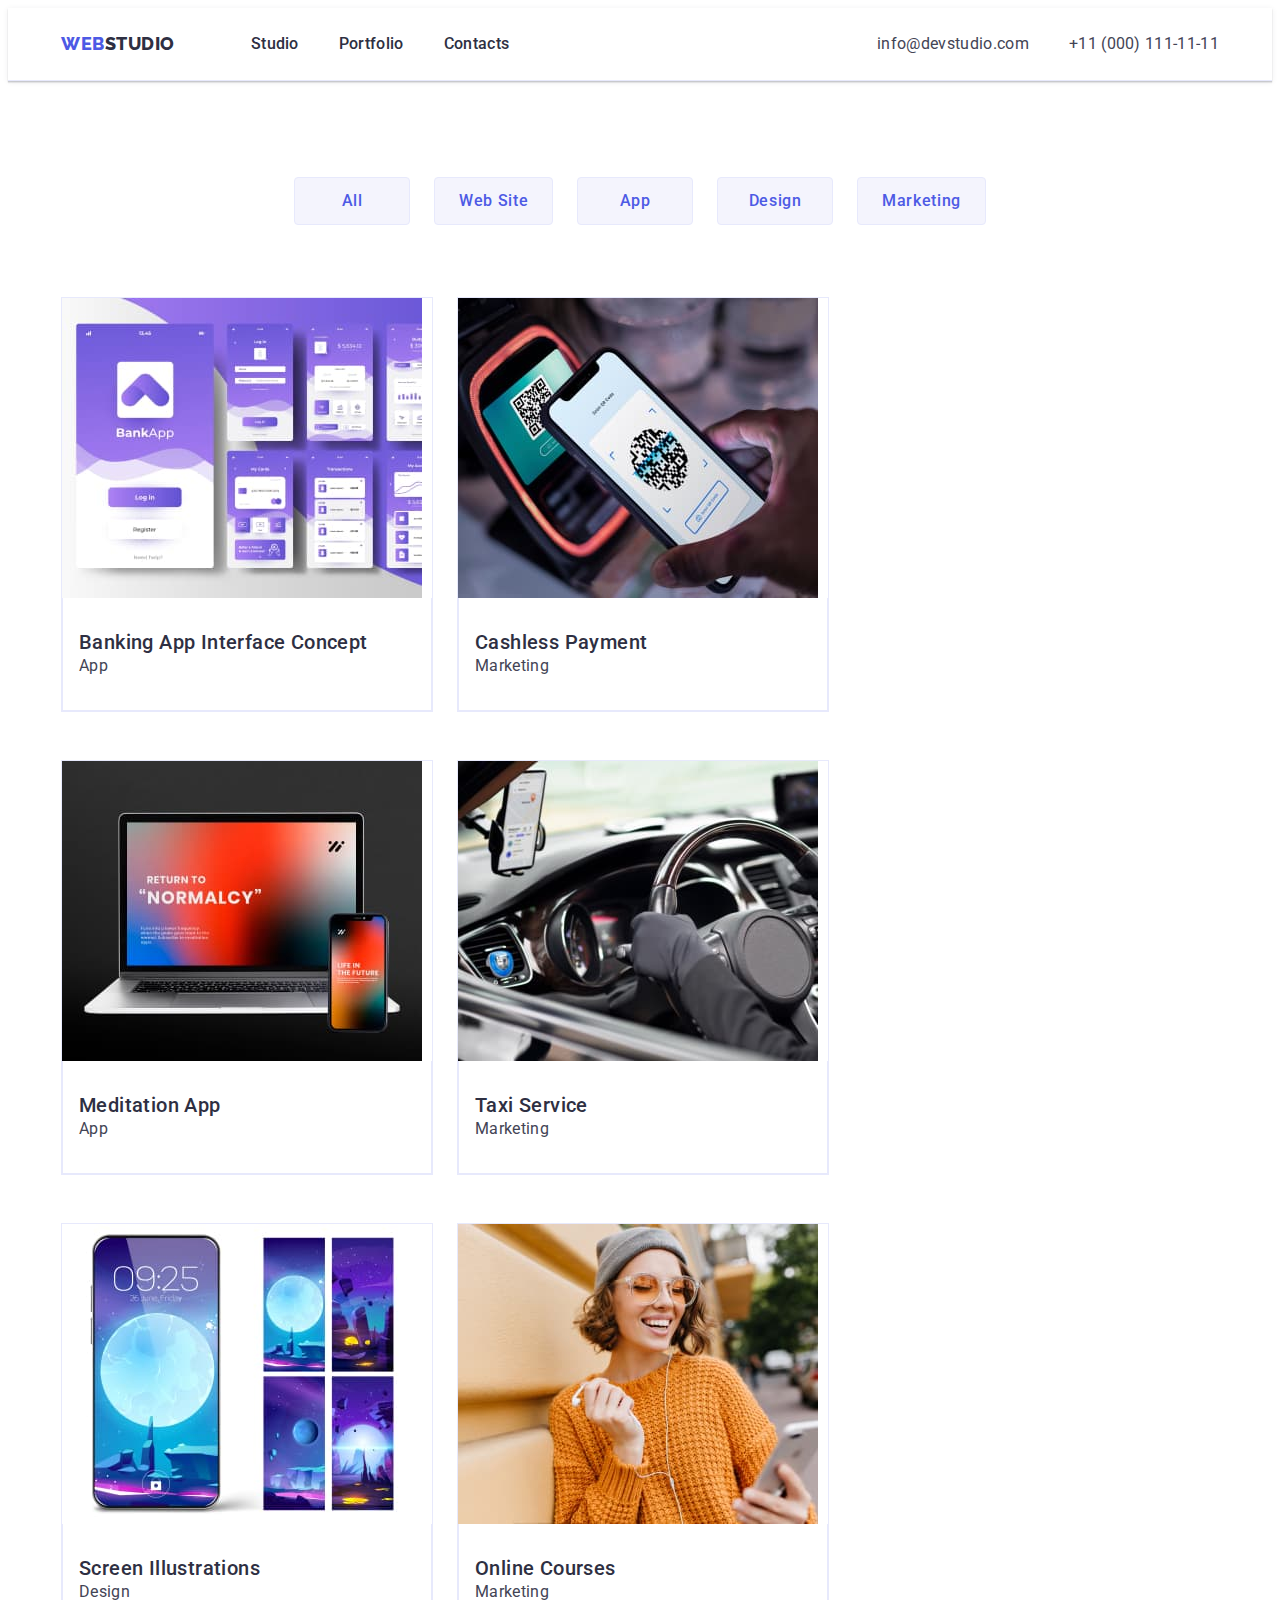
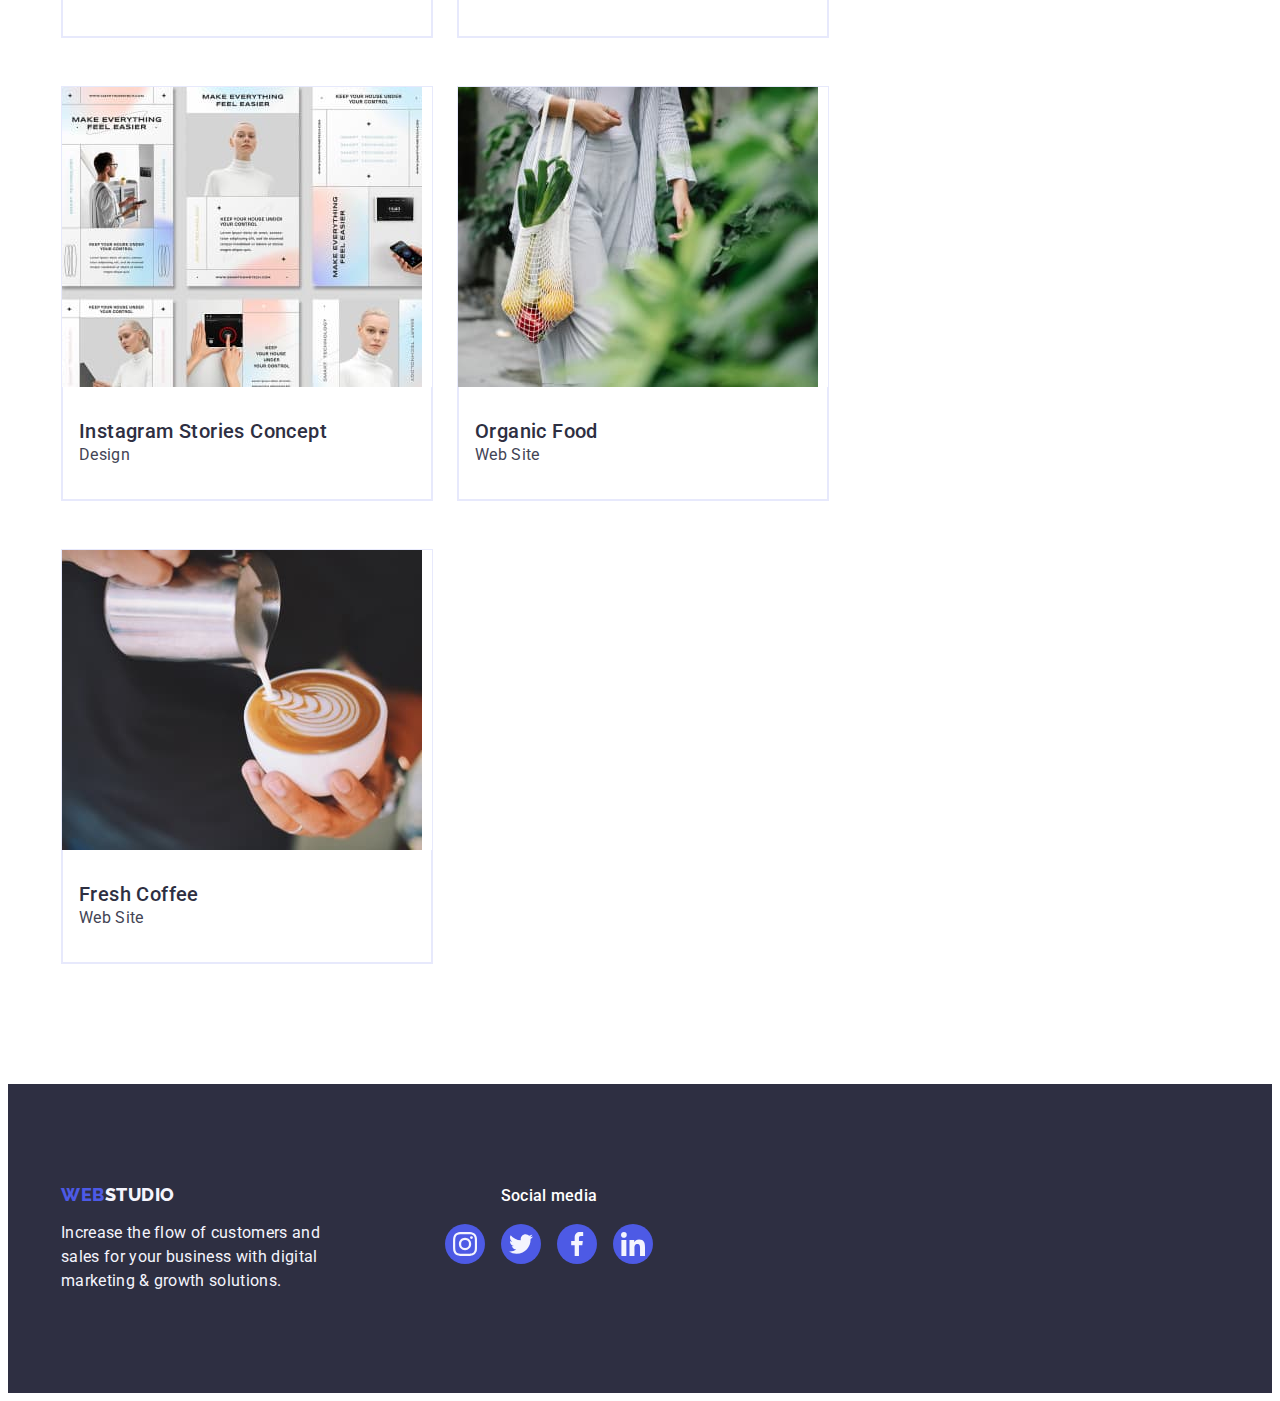
==== portfolio.html @ 3fba1e64 "Initial commit" ====
<!DOCTYPE html>
<html lang="en">
<head>
    <meta charset="UTF-8">
    <meta http-equiv="X-UA-Compatible" content="IE=edge">
    <meta name="viewport" content="width=device-width, initial-scale=1.0">
    <title>Studio</title>
    <link rel="preconnect" href="https://fonts.googleapis.com">
    <link rel="preconnect" href="https://fonts.gstatic.com" crossorigin>
    <link href="https://fonts.googleapis.com/css2?family=Raleway:wght@800&family=Roboto:wght@400;500;700;900&display=swap" rel="stylesheet">
    <link rel="stylesheet" href="https://cdnjs.cloudflare.com/ajax/libs/modern-normalize/2.0.0/modern-normalize.min.css" integrity="sha512-4xo8blKMVCiXpTaLzQSLSw3KFOVPWhm/TRtuPVc4WG6kUgjH6J03IBuG7JZPkcWMxJ5huwaBpOpnwYElP/m6wg==" crossorigin="anonymous" referrerpolicy="no-referrer">
    <link rel="stylesheet" href="./css/styles.css">
</head>
<body class="body">
<!--header-->
<header class="page-header">
    <div class="container header-cont">
    <nav class="page-navigation">
        <a href="./index.html" class="logo link">Web<span class="logo-studio">Studio</span></a>
    <ul class="menu-list list">
        <li class="menu-item">
            <a href="./index.html" class="link menu-link">Studio</a></li>
        <li class="menu-item">
            <a href="./portfolio.html" class="link menu-link">Portfolio</a></li>
        <li class="menu-item">
            <a class="link menu-link" href="">Contacts</a></li>
    </ul>
    </nav>
<!--address-->
    <address class="address-header">
    <ul class="list adr-header">
        <li class="address-mail-btn">
            <a class="link modal-button" href="mailto:info@devstudio.com">info@devstudio.com</a>
        </li>
        <li class="address-mail-btn">
            <a class="link modal-button" href="tel:+110001111111">+11 (000) 111-11-11</a>
        </li>
    </ul>
    </address>
    </div>
</header>  
<!-- Portfolio -->
<main>
    <section class="main-section">
        <div class="container">
        <h1 hidden>Portfolio</h1>
        <ul class="list-button list">
            <li>
                <button type="button" class="portfolio-btn">All</button>
            </li>
            <li>
                <button type="button" class="portfolio-btn">Web Site</button>
            </li>
            <li>
                <button type="button" class="portfolio-btn">App</button>
            </li>
            <li>
                <button type="button" class="portfolio-btn">Design</button>
            </li>
            <li>
                <button type="button" class="portfolio-btn">Marketing</button>
            </li>
        </ul>
        <ul class="portfolio-list list">
    <li class="portfolio-item">
        <a class="link link-block" href="">
            <img class="img-portfolio" src="./images/section1/banking.jpg" alt="Banking App" width="360" height="300">
            <div class="portfolio-photo">
                <h2 class="heading-title">Banking App Interface Concept</h2>
                <p class="subheading-title">App</p>
            </div>
        </a>
    </li>
    <li class="portfolio-item">
        <a class="link link-block" href="">
            <img class="img-portfolio" src="./images/section1/cashless-pay.jpg" alt="Cashless Payment" width="360" height="300">
            <div class="portfolio-photo">
                <h2 class="heading-title">Cashless Payment</h2>
                <p class="subheading-title">Marketing</p>
            </div> 
        </a>
    </li>
    <li class="portfolio-item">
        <a class="link link-block" href="">
            <img class="img-portfolio" src="./images/section1/meditation.jpg" alt="Meditation App" width="360" height="300">
            <div class="portfolio-photo">
                <h2 class="heading-title">Meditation App</h2>
                <p class="subheading-title">App</p>
            </div>
        </a>
        
    </li>
    <li class="portfolio-item">
        <a class="link link-block" href="">
            <img class="img-portfolio" src="./images/section2/taxi.jpg" alt="Taxi Service" width="360" height="300">
            <div class="portfolio-photo">
                <h2 class="heading-title">Taxi Service</h2>
                <p class="subheading-title">Marketing</p>
            </div>  
        </a>
    </li>
    <li class="portfolio-item">
        <a class="link link-block" href="">
            <img class="img-portfolio" src="./images/section2/screen-illustr.jpg" alt="Screen Illustrations" width="360" height="300">
            <div class="portfolio-photo">
                <h2 class="heading-title">Screen Illustrations</h2>
                <p class="subheading-title">Design</p>
            </div>
        </a>
    </li>
    <li class="portfolio-item">
        <a class="link link-block" href="">
            <img class="img-portfolio" src="./images/section2/cources.jpg" alt="Online Courses" width="360" height="300">
            <div class="portfolio-photo">
                <h2 class="heading-title">Online Courses</h2>
                <p class="subheading-title">Marketing</p>
            </div>
        </a>
    </li>
    <li class="portfolio-item">
        <a class="link link-block" href="">
            <img class="img-portfolio" src="./images/section3/inst-concept.jpg" alt="Instagram Stories Concept" width="360" height="300">
            <div class="portfolio-photo">
                <h2 class="heading-title">Instagram Stories Concept</h2>
                <p class="subheading-title">Design</p>
            </div>
        </a>
    </li>
    <li class="portfolio-item">
        <a class="link link-block" href="">
            <img class="img-portfolio" src="./images/section3/food.jpg" alt="Organic Food" width="360" height="300">
            <div class="portfolio-photo">
                <h2 class="heading-title">Organic Food</h2>
                <p class="subheading-title">Web Site</p>
            </div>
        </a>
    </li>
    <li class="portfolio-item">
        <a class="link link-block" href="">
            <img class="img-portfolio" src="./images/section3/cofee.jpg" alt="Fresh Coffee" width="360" height="300">
            <div class="portfolio-photo">
                <h2 class="heading-title">Fresh Coffee</h2>
                <p class="subheading-title">Web Site</p>
            </div>
        </a>
    </li>
</ul>
</div>
</section>
</main>
<!--Footer-->
<footer class="footer-line">
    <div class="container footer-container">
    <div class="foot-block">    
        <a href="./portfolio.html" 
        class="logo-foot link">Web<span class="logo-studio-footer">Studio</span></a>
    <p class="footer-tagline">Increase the flow of customers and sales for your business with digital marketing & growth solutions.</p>
    </div>
<div class="footer-cos">
    <p class="social-text">Social media</p>
<ul class="footer-cos-list list">
    <li class="foot-cos-item">
        <a href="" class="footer-links" 
        target="_blank" 
        rel="noopener no-referrer" 
        >
        <svg class="svg-foot" width="24" height="24">
            <use href="./images/icons.svg#icon-instagram"></use>
        </svg>
        </a>
    </li>
    <li class="foot-cos-item">
        <a href="" class="footer-links" 
        target="_blank" 
        rel="noopener no-referrer" 
        >
        <svg class="svg-foot" width="24" height="24">
            <use href="./images/icons.svg#icon-twitter"></use>
        </svg>
        </a>
    </li>
    <li class="foot-cos-item">
        <a href="" class="footer-links" 
        target="_blank" 
        rel="noopener no-referrer" 
        >
        <svg class="svg-foot" width="24" height="24">
            <use href="./images/icons.svg#icon-facebook"></use>
        </svg>
        </a>
    </li>
    <li class="foot-cos-item">
        <a href="" class="footer-links" 
        target="_blank" 
        rel="noopener no-referrer" 
        >
        <svg class="svg-foot" width="24" height="24">
            <use href="./images/icons.svg#icon-linkedin"></use>
        </svg>
        </a>
    </li>
</ul>
</div>
</div>
</footer>
</body>
</html>
---- css/styles.css ----
.list {
    list-style: none;
}

.link {
    text-decoration: none;
}

.address-header {
    font-style: normal;
    margin-left: auto;
}


.body {
    font-family: var(--font-family);
    background-color: var(--white);
    color: var(--button); 
}

p, h1, h2, h3 {
    margin: 0;
}

ul {
    margin: 0;
    padding: 0;
}

img {
    display: block;
}

:root {
--navy-blue: #2E2F42;
--white: #FFFFFF;
--hover: #404BBF;
--button: #434455;
--portfolio-btn: #F4F4FD;
--font-family:'Roboto',sans-serif; 
--iris:#4D5AE5;
--font-weith-low:400;
--font-weith-top:500;
--font-weith-logo:800;
--font-weith-text:700;
--font-size-logo:18px;
--font-size-btn:16px;
--customers-col:#8e8f99; 
}

.container {
    width: 1158px;
    padding-left: 15px;
    padding-right: 15px;
    margin: 0 auto;
}
/*===================HEADER======================*/


.header-cont {
    align-items: center;
    display: flex;
}

.page-navigation {
    align-items: center;
    display: flex;
}

    .logo {
    font-family: "Raleway", sans-serif;
    font-weight: 800;
    font-size: 18px;
    line-height: 1.17;
    letter-spacing: 0.03em;
    text-transform: uppercase;
    color: var(--iris);
    display: flex;
    align-items: center;
    margin-right: 76px;
    padding-top: 24px; 
    padding-bottom: 24px;
}

.logo-studio {
    font-family: "Raleway", sans-serif;
    font-weight: var(--font-weith-logo);
    font-size: var(--font-size-logo);
    line-height: 21px;
    display: flex;
    letter-spacing: 0.03em;
    text-transform: uppercase;
    color: var(--navy-blue); 
}

.menu-list {
display: flex; 
gap: 40px; 
}

.page-navigation {
    display: flex;

}

.menu-link {
    font-family: var(--font-family);
    font-weight: var(--font-weith-top);
    font-size: var(--font-size-btn);
    line-height: 1.50;
    letter-spacing: 0.02em;
    color: var(--navy-blue);
}
.menu-link {
    display: block;
    padding: 24px 0;
}

.menu-link:hover,
.menu-link:focus {
    color: var(--hover);
}

.last-link {
    margin-right: 0;

}
.page-header {
    border-bottom: 1px solid #E7E9FC;
    box-sizing: border-box;
    box-shadow: 0px 2px 1px rgba(46, 47, 66, 0.08), 0px 1px 1px rgba(46, 47, 66, 0.16), 0px 1px 6px rgba(46, 47, 66, 0.08);
}
/*===================/HEADER======================*/

/*===================ADDRESS======================*/
.modal-button {
    font-family: var(--font-family); 
    font-weight: var(--font-weith-low);
    font-size: var(--font-size-btn);
    line-height: 1.50;
    letter-spacing: 0.02em;
    color: var(--button);
    font-style: normal;
}
.modal-button:hover,
.modal-button:focus {
    color: var(--hover);
}

.modal-phone {
    font-family: var(--font-family); 
    font-weight: var(--font-weith-low);
    font-size: var(--font-size-btn);
    line-height: 1.50;
    letter-spacing: 0.02em;
    color: var(--button);
    font-style: normal;

}
.modal-phone:hover,
.modal-phone:focus {
    color: var(--hover);
}

.adr-header {
    display: flex;
    gap: 40px; 
}
/*===================/ADDRESS======================*/

/*===================HERO_Sec1==================*/

.hero-main {
    max-width: 1440px;
    margin: 0 auto;
    background-image: linear-gradient(rgba(46, 47, 66, 0.7), rgba(46, 47, 66, 0.7)), 
    url(../images/hero/people-office.jpg);
    background-repeat: no-repeat;
    background-position: center;
    background-size: cover;
}
.hero-bg {
    padding: 188px 0;

}
.hero-text {
    margin: 0 auto;
    font-family: var(--font-family); 
    font-size: 56px;
    line-height: 1.07; 
    text-align: center;
    letter-spacing: 0.02em;
    color: var(--white);
    margin-bottom: 48px;
    max-width: 496px;
}
.hero-button {
    border: none;
    margin: 0 auto;
    display: block;
    font-family: var(--font-family);
    font-weight: var(--font-weith-top);
    font-size: var(--font-size-btn);
    height: 56px;
    min-width: 169px;
    line-height: 1.50; 
    box-shadow: 0px 4px 4px rgba(0, 0, 0, 0.15);
    border-radius: 4px;
    letter-spacing: 0.04em;
    color: var(--white);
    background: var(--iris);
    padding-top: 16px;
    padding-bottom: 16px;
    padding-left: 32px;
    padding-right: 32px;
    cursor: pointer
}

.hero-button:hover,
.hero-button:focus {
    background: var(--hover);
}


/*===================/HERO======================*/

/*===================STRATEGY_Sec2======================*/
.strategy-section {
    padding-top: 120px;
    padding-bottom: 120px;
}

.strategy-list {
    display: flex;
    gap: 24px;
}
.item-strategy {
    flex-basis: calc((100% - 3 * 24px) / 4);
}

.visually-hidden {
    position: absolute;
    width: 1px;
    height: 1px;
    margin: -1px;
    border: 0;
    padding: 0;
    white-space: nowrap;
    clip-path: inset(100%);
    clip: rect(0 0 0 0);
    overflow: hidden;
}

.icon-strategy{
background: #F4F4FD;
border-radius: 4px;
width: 264px;
height: 112px;
display: flex;
align-items: center;
justify-content: center;
margin-bottom: 8px;
}

/*===================/STRATEGY======================*/


/*===================GALLERY======================*/

.gallery-photo {
width: 360px;
height: 300px;
}

/*===================/GALLERY======================*/

.galary-list {
    display: flex;
    gap: 24px;
}

.gallery-photo {
    display: block;  
    max-width: 100%; 
    height: auto; 
}

.section-gallery {
    padding-bottom: 120px; 
}
/*===================OUR-TEAM======================*/
.block-team {
    padding: 32px 16px;
    
}
.headline-title {
    font-size: 36px;
    line-height: 40px;
    text-align: center;
    letter-spacing: 0.02em;
    text-transform: capitalize;
    color: var(--navy-blue);
    line-height: 1.11; 
    margin-bottom: 72px;
}

.cont-team {
    padding: 32px 16px 32px;


}
.section-our-team {
    background-color: var(--portfolio-btn);
    padding: 120px 0 120px;

}
.team-list {
    display: flex;
    gap: 24px;

}

.item-our-team {
    width: calc((100% - 72px) / 4); 
    background: #FFFFFF;
    border-radius: 0px 0px 4px 4px;
    box-shadow: 0px 1px 6px rgba(46, 47, 66, 0.08), 0px 1px 1px rgba(46, 47, 66, 0.16), 0px 2px 1px rgba(46, 47, 66, 0.08);
}

.item-our-team:hover {
}

.photo-our-team {
    display: block;  
    max-width: 100%; 
    height: auto; 
}

.item-our-team {
    background-color: var(--white);
}

.heading-title {
    font-family:var(--font-family);
    font-weight:var(--font-weith-top);
    font-size: 20px;
    line-height: 1.20; 
    letter-spacing: 0.02em;
    color: var(--navy-blue);
}
.top-text {
    text-align: center;
}

.subheading-title {
    font-size: var(--font-size-btn);
    line-height: 1.50; 
    letter-spacing: 0.02em;
    color: var(--button);
    }

    .low-text {
        text-align: center;
        margin-bottom: 8px;
    }

    .team-cos-list {
        display: flex;
        justify-content: center;
        gap: 24px;
}
.team-cos-item {
    width: 40px;
    height: 40px;
}
.social-links {
    width: 100%;
    height: 100%;
    background-color: #4D5AE5;
    border-radius: 50%;
    display: flex;
    align-items: center;
    justify-content: center;
}

.social-links:hover,
.social-links:focus {
    background-color: #404bbf; 
}

.team-svg {
    fill: #F4F4FD;
}
/*===================/OUR-TEAM======================*/
/*===================CUSTOMERS======================*/
.section-customers {
    padding-top: 120px;
    padding-bottom: 120px;
}

.customers-list {
    display: flex;
    gap: 24px;
}

.customers-item {
    width: calc((100% - 120px) / 6 );
    height: 88px;

}
.customers-link {
    width: 100%;
    height: 100%;
    border: 1px solid #8E8F99;
    border-radius: 4px;
    display: flex;
    align-items: center;
    justify-content: center;
    color: var(--customers-col);
}
.customers-link:hover,
.customers-link:focus {
    border-color: #404BBF;
    color: #404bbf; 
}

.customers-link:hover .customers-icon {
fill: #404BBF;
}

.customers-icon {
    width: 104px;
    height: 56px;
    fill: currentColor;

}
.customers-title {
font-weight: var(--font-weith-text);
font-size: 36px;
line-height: 1.11;  
text-align: center;
letter-spacing: 0.02em;
text-transform: capitalize;
color: #2E2F42;
margin-bottom: 72px;
}
/*===================/CUSTOMERS======================*/
/*===================FOOTER======================*/

.footer-line {
background-color:var(--navy-blue);
padding: 100px 0 100px;
margin: 0 auto;

}

.footer-tagline {
    font-weight: var(--font-weith-low);
    font-size: var(--font-size-btn);
    line-height: 1.50; 
    letter-spacing: 0.02em;
    color: var(--portfolio-btn);
    max-width: 264px;
}

.logo-studio-footer {
    display: inline-block;
    font-family: "Raleway", sans-serif;
    font-weight: var(--font-weith-logo);
    font-size: var(--font-size-logo);
    line-height: 1.17;
    letter-spacing: 0.03em;
    text-transform: uppercase;
    color: var(--portfolio-btn);
    
}

.logo-foot {
    display: inline-block;
    font-family: "Raleway", sans-serif;
    font-weight: 800;
    font-size: 18px;
    line-height: 1.17;
    letter-spacing: 0.03em;
    text-transform: uppercase;
    color: var(--iris);
    margin-bottom: 16px;
}
.foot-block {
    margin-right: 120px;
}
.footer-cos-list {
    display: flex;
    gap: 16px;
    justify-content: center;

}
.foot-cos-item {
    width: 40px;
    height: 40px;
}
.footer-links {
    width: 100%;
    height: 100%;
    background-color: #4D5AE5;
    border-radius: 50%;
    display: flex;
    align-items: center;
    justify-content: center;
}

.footer-links:focus,
.footer-links:hover {
    background-color: #31D0AA;
}

.social-text {
color: var(--white);
font-weight: var(--font-weith-top);
font-size: 16px;
line-height: 1.50;
letter-spacing: 0.02em;
margin-bottom: 16px;
text-align: center;
}
.svg-foot {
    fill: #F4F4FD;
}

.footer-container {
    display: flex;
    justify-content: left;
    align-items: baseline;
}
/*===================/FOOTER======================*/

/*===============PORTFOLIO MAIN SECTION==================*/
.main-portfolio {
    padding: 32px 16px;
    border: 1px solid #e7e9fc; 
    border-top: none;
    margin-bottom: 8px;

}
.main-section {
    padding: 96px 0 120px;
}

.menu-link {
    display: block;
}
.portfolio-btn {
padding: 12px 24px 12px;
font-family: "Roboto", sans-serif; 
color: var(--iris);
font-size: var(--font-size-btn);
line-height: 1.50; 
display: flex;
align-items: center;
text-align: center;
letter-spacing: 0.04em;
border-radius: 4px;
background: var(--portfolio-btn);
cursor: pointer;
font-weight: 500; 
background: #F4F4FD;
border: 1px solid #E7E9FC;
border-radius: 4px;
min-width: 116px;
height: 48px;
justify-content: center;
}

.list-button {
display: flex;
gap: 24px;
justify-content: center;
margin-bottom: 72px
}


.portfolio-btn:hover,
.portfolio-btn:focus {
    background: var(--hover);
    color: var(--white);
    box-shadow: 0px 3px 1px rgba(0, 0, 0, 0.1), 0px 2px 1px rgba(0, 0, 0, 0.08), 0px 2px 2px rgba(0, 0, 0, 0.12);
}

.portfolio-list {
    display: flex;
    flex-wrap: wrap;
    column-gap: 24px;
    row-gap: 48px;
}

.portfolio-item {
    width: calc((100% - 48px) / 3);
    background: #FFFFFF;
    border: 1px solid #E7E9FC;
}

.link-block {
display: block;
}
.link-block:hover,
.link-block:focus {
box-shadow: 0px 1px 6px rgba(46, 47, 66, 0.08), 0px 1px 1px rgba(46, 47, 66, 0.16), 0px 2px 1px rgba(46, 47, 66, 0.08);
}

.portfolio-item:nth-child(3n) {
    margin-right: 0; 
}

.portfolio-item:nth-last-child(-n+3) {
    margin-bottom: 0;
}

.img-portfolio {
    display: block;
    max-width: 100%;
    height: auto;
}

.portfolio-photo {
    padding: 32px 16px;
    border: 1px solid #e7e9fc;
    border-top: none;

}
/*===============/PORTFOLIO MAIN SECTION==================*/
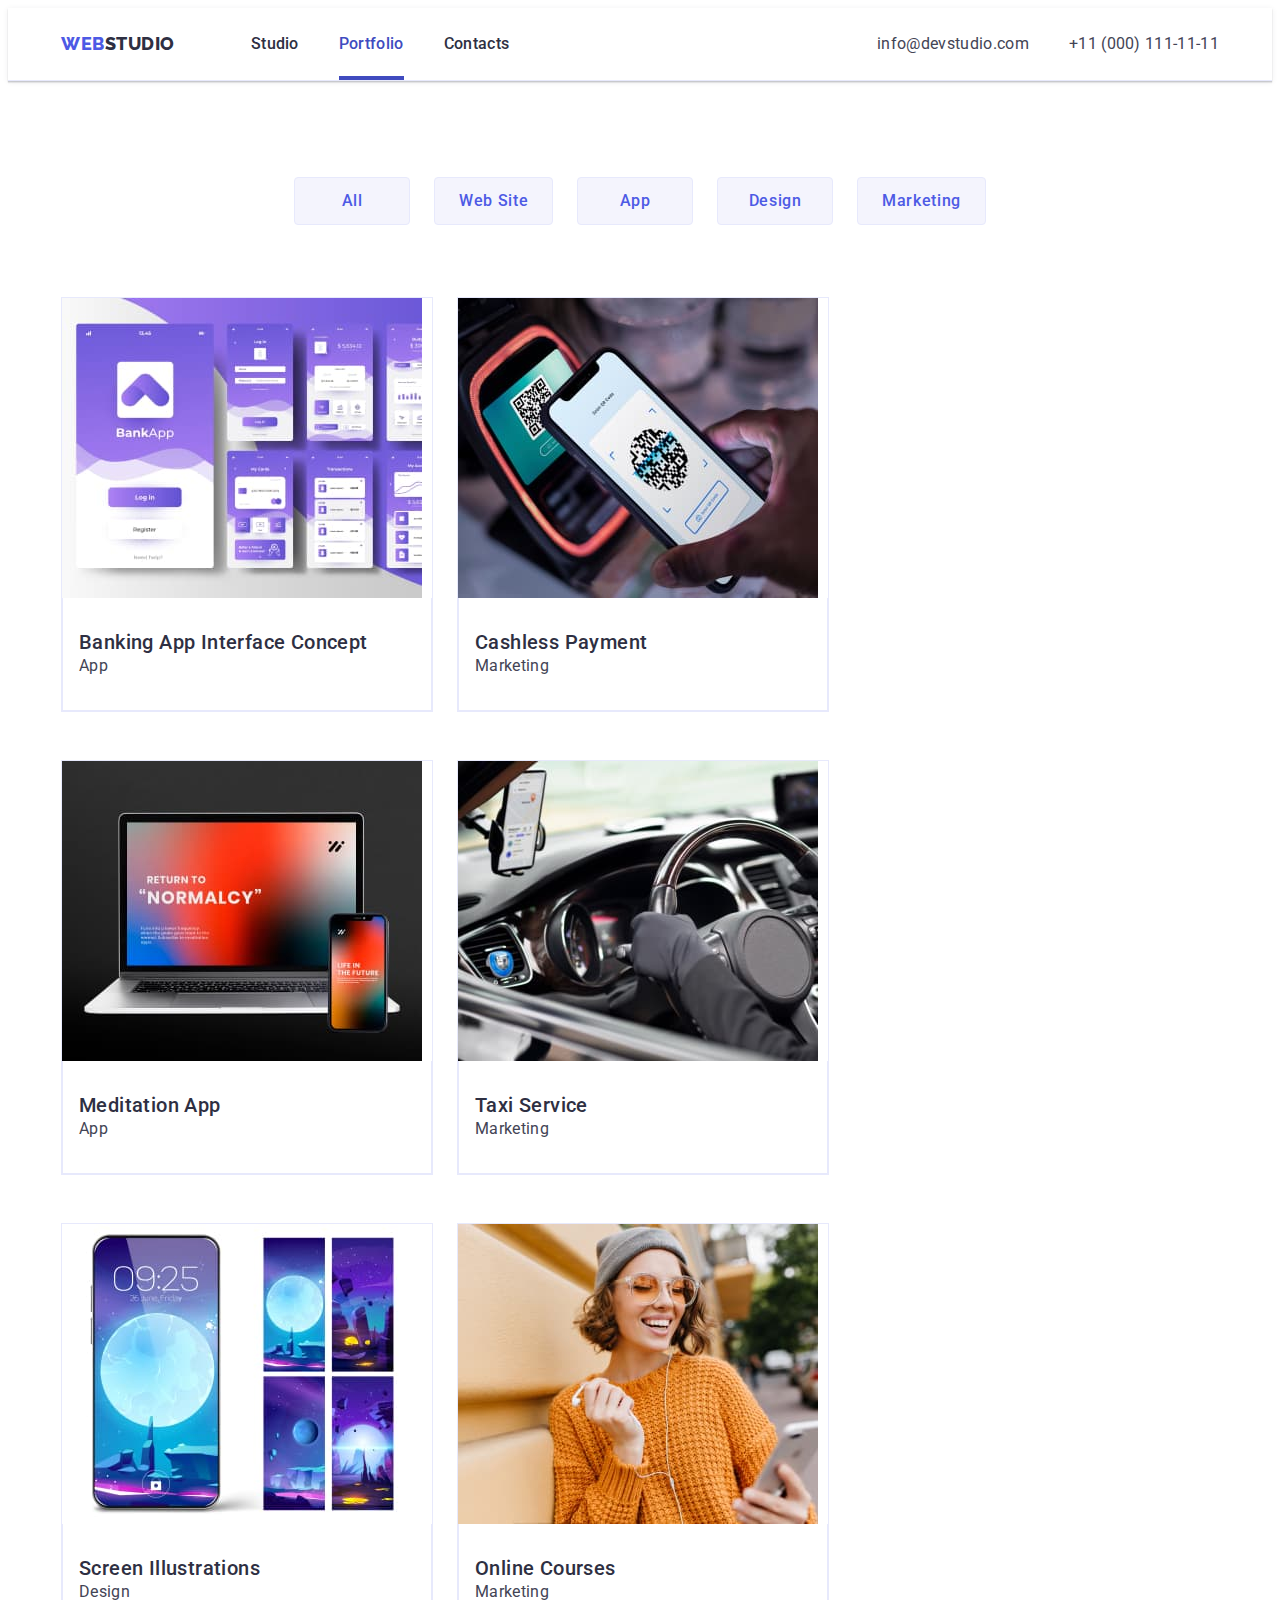
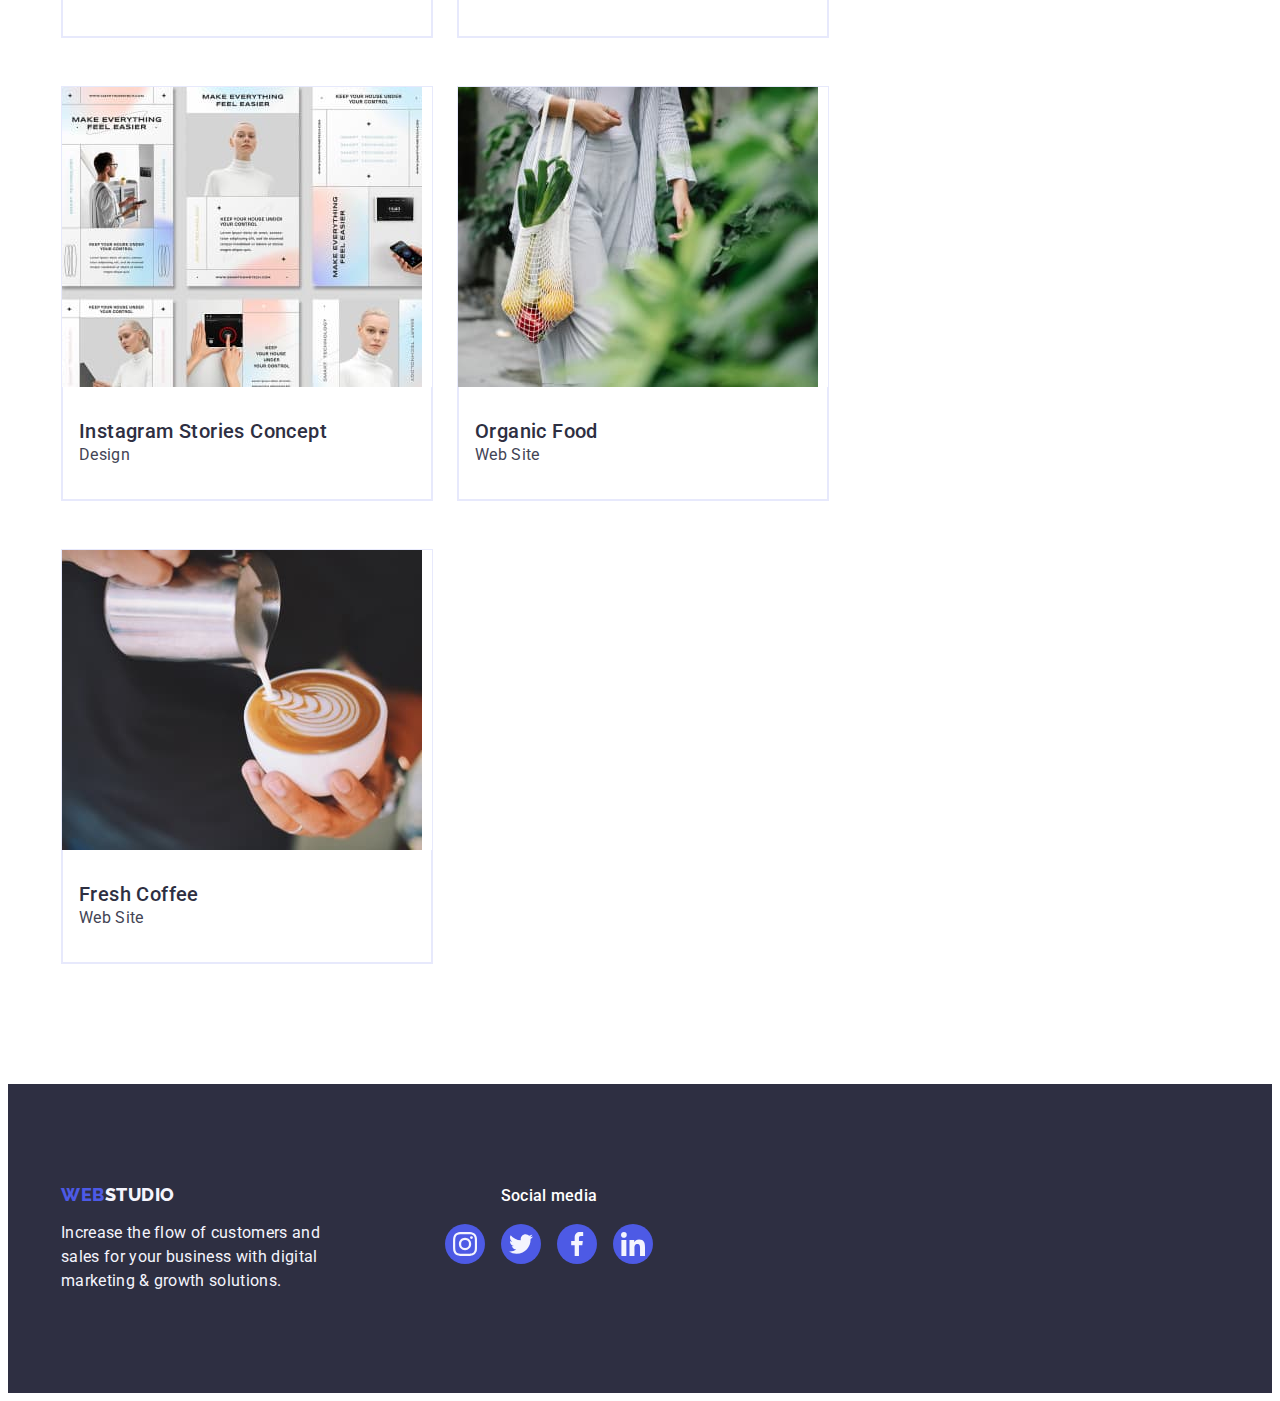
==== commit 1a7338c7: "hw5" ====
--- a/portfolio.html
+++ b/portfolio.html
@@ -21,7 +21,7 @@
         <li class="menu-item">
             <a href="./index.html" class="link menu-link">Studio</a></li>
         <li class="menu-item">
-            <a href="./portfolio.html" class="link menu-link">Portfolio</a></li>
+            <a href="./portfolio.html" class="link menu-link current">Portfolio</a></li>
         <li class="menu-item">
             <a class="link menu-link" href="">Contacts</a></li>
     </ul>
@@ -64,7 +64,9 @@
         <ul class="portfolio-list list">
     <li class="portfolio-item">
         <a class="link link-block" href="">
-            <img class="img-portfolio" src="./images/section1/banking.jpg" alt="Banking App" width="360" height="300">
+            <div class="img-portfolio-wrapper">
+                <img class="img-portfolio" src="./images/section1/banking.jpg" alt="Banking App" width="360" height="300">
+                <p class="overlay">14 Stylish and User-Friendly App Design Concepts · Task Manager App · Calorie Tracker App · Exotic Fruit Ecommerce App · Cloud Storage App</p></div>
             <div class="portfolio-photo">
                 <h2 class="heading-title">Banking App Interface Concept</h2>
                 <p class="subheading-title">App</p>
@@ -73,16 +75,22 @@
     </li>
     <li class="portfolio-item">
         <a class="link link-block" href="">
-            <img class="img-portfolio" src="./images/section1/cashless-pay.jpg" alt="Cashless Payment" width="360" height="300">
-            <div class="portfolio-photo">
+        <div class="img-portfolio-wrapper">
+            <img class="img-portfolio" src="./images/section1/cashless-pay.jpg" alt="Cashless Payment" width="360" height="300"> 
+                <p class="overlay">14 Stylish and User-Friendly App Design Concepts · Task Manager App · Calorie Tracker App · Exotic Fruit Ecommerce App · Cloud Storage App</p>
+        </div>
+                <div class="portfolio-photo">
                 <h2 class="heading-title">Cashless Payment</h2>
                 <p class="subheading-title">Marketing</p>
-            </div> 
-        </a>
-    </li>
-    <li class="portfolio-item">
-        <a class="link link-block" href="">
-            <img class="img-portfolio" src="./images/section1/meditation.jpg" alt="Meditation App" width="360" height="300">
+        </div> 
+        </a>
+    </li>
+    <li class="portfolio-item">
+        <a class="link link-block" href="">
+            <div class="img-portfolio-wrapper">
+                <img class="img-portfolio" src="./images/section1/meditation.jpg" alt="Meditation App" width="360" height="300">
+                <p class="overlay">14 Stylish and User-Friendly App Design Concepts · Task Manager App · Calorie Tracker App · Exotic Fruit Ecommerce App · Cloud Storage App</p>
+            </div>
             <div class="portfolio-photo">
                 <h2 class="heading-title">Meditation App</h2>
                 <p class="subheading-title">App</p>
@@ -92,7 +100,10 @@
     </li>
     <li class="portfolio-item">
         <a class="link link-block" href="">
-            <img class="img-portfolio" src="./images/section2/taxi.jpg" alt="Taxi Service" width="360" height="300">
+            <div class="img-portfolio-wrapper">
+                <img class="img-portfolio" src="./images/section2/taxi.jpg" alt="Taxi Service" width="360" height="300">
+                <p class="overlay">14 Stylish and User-Friendly App Design Concepts · Task Manager App · Calorie Tracker App · Exotic Fruit Ecommerce App · Cloud Storage App</p>
+            </div>
             <div class="portfolio-photo">
                 <h2 class="heading-title">Taxi Service</h2>
                 <p class="subheading-title">Marketing</p>
@@ -101,7 +112,10 @@
     </li>
     <li class="portfolio-item">
         <a class="link link-block" href="">
-            <img class="img-portfolio" src="./images/section2/screen-illustr.jpg" alt="Screen Illustrations" width="360" height="300">
+            <div class="img-portfolio-wrapper">
+                <img class="img-portfolio" src="./images/section2/screen-illustr.jpg" alt="Screen Illustrations" width="360" height="300">
+                <p class="overlay">14 Stylish and User-Friendly App Design Concepts · Task Manager App · Calorie Tracker App · Exotic Fruit Ecommerce App · Cloud Storage App</p>
+            </div>
             <div class="portfolio-photo">
                 <h2 class="heading-title">Screen Illustrations</h2>
                 <p class="subheading-title">Design</p>
@@ -110,7 +124,10 @@
     </li>
     <li class="portfolio-item">
         <a class="link link-block" href="">
-            <img class="img-portfolio" src="./images/section2/cources.jpg" alt="Online Courses" width="360" height="300">
+            <div class="img-portfolio-wrapper">
+                <img class="img-portfolio" src="./images/section2/cources.jpg" alt="Online Courses" width="360" height="300">
+                <p class="overlay">14 Stylish and User-Friendly App Design Concepts · Task Manager App · Calorie Tracker App · Exotic Fruit Ecommerce App · Cloud Storage App</p>
+            </div>
             <div class="portfolio-photo">
                 <h2 class="heading-title">Online Courses</h2>
                 <p class="subheading-title">Marketing</p>
@@ -119,7 +136,10 @@
     </li>
     <li class="portfolio-item">
         <a class="link link-block" href="">
-            <img class="img-portfolio" src="./images/section3/inst-concept.jpg" alt="Instagram Stories Concept" width="360" height="300">
+            <div class="img-portfolio-wrapper">
+                <img class="img-portfolio" src="./images/section3/inst-concept.jpg" alt="Instagram Stories Concept" width="360" height="300">
+            <p class="overlay">14 Stylish and User-Friendly App Design Concepts · Task Manager App · Calorie Tracker App · Exotic Fruit Ecommerce App · Cloud Storage App</p>
+            </div>
             <div class="portfolio-photo">
                 <h2 class="heading-title">Instagram Stories Concept</h2>
                 <p class="subheading-title">Design</p>
@@ -128,7 +148,10 @@
     </li>
     <li class="portfolio-item">
         <a class="link link-block" href="">
-            <img class="img-portfolio" src="./images/section3/food.jpg" alt="Organic Food" width="360" height="300">
+            <div class="img-portfolio-wrapper">
+                <img class="img-portfolio" src="./images/section3/food.jpg" alt="Organic Food" width="360" height="300">
+            <p class="overlay">14 Stylish and User-Friendly App Design Concepts · Task Manager App · Calorie Tracker App · Exotic Fruit Ecommerce App · Cloud Storage App</p>
+            </div>
             <div class="portfolio-photo">
                 <h2 class="heading-title">Organic Food</h2>
                 <p class="subheading-title">Web Site</p>
@@ -137,7 +160,10 @@
     </li>
     <li class="portfolio-item">
         <a class="link link-block" href="">
-            <img class="img-portfolio" src="./images/section3/cofee.jpg" alt="Fresh Coffee" width="360" height="300">
+            <div class="img-portfolio-wrapper">
+                <img class="img-portfolio" src="./images/section3/cofee.jpg" alt="Fresh Coffee" width="360" height="300">
+            <p class="overlay">14 Stylish and User-Friendly App Design Concepts · Task Manager App · Calorie Tracker App · Exotic Fruit Ecommerce App · Cloud Storage App</p>
+            </div>
             <div class="portfolio-photo">
                 <h2 class="heading-title">Fresh Coffee</h2>
                 <p class="subheading-title">Web Site</p>
--- a/css/styles.css
+++ b/css/styles.css
@@ -45,7 +45,8 @@
 --font-weith-text:700;
 --font-size-logo:18px;
 --font-size-btn:16px;
---customers-col:#8e8f99; 
+--customers-col:#8e8f99;
+--transition-dur-func:250ms cubic-bezier(0.4, 0, 0.2, 1)
 }
 
 .container {
@@ -104,6 +105,7 @@
 }
 
 .menu-link {
+    position: relative;
     font-family: var(--font-family);
     font-weight: var(--font-weith-top);
     font-size: var(--font-size-btn);
@@ -117,10 +119,28 @@
 }
 
 .menu-link:hover,
-.menu-link:focus {
+.menu-link:focus,
+.menu-link.current {
     color: var(--hover);
 }
 
+.menu-link:after {
+    content: "";
+    position: absolute;
+    left: 0;
+    bottom: 0;
+    transform: scaleX(0);
+    width: 100%;
+    height: 4px;
+    background: #404BBF;
+    transition: transform 250ms cubic-bezier(0.4, 0, 0.2, 1);
+}
+
+.menu-link:hover:after,
+.menu-link:focus:after,
+.menu-link.current:after {
+    transform: scaleX(1);
+}
 .last-link {
     margin-right: 0;
 
@@ -142,6 +162,11 @@
     color: var(--button);
     font-style: normal;
 }
+.modal-button {
+    display: block;
+    padding: 24px 0;
+}
+
 .modal-button:hover,
 .modal-button:focus {
     color: var(--hover);
@@ -156,6 +181,11 @@
     color: var(--button);
     font-style: normal;
 
+}
+
+.modal-phone {
+    display: block;
+    padding: 24px 0;
 }
 .modal-phone:hover,
 .modal-phone:focus {
@@ -532,6 +562,58 @@
     justify-content: left;
     align-items: baseline;
 }
+
+.backdrop {
+    position: fixed;
+    width: 100%;
+    height: 100%;
+    top: 0;
+    background: rgba(46, 47, 66, 0.7);
+    transition: opacity 250ms cubic-bezier(0.4, 0, 0.2, 1), visibility 250ms cubic-bezier(0.4, 0, 0.2, 1);
+}
+.modal {
+    position: absolute;
+    top: 50%;
+    left: 50%;
+    transform: translate(-50%, -50%) scale(1);
+    transition: transform 250ms cubic-bezier(0.4, 0, 0.2, 1);
+    width: 408px;
+    min-height: 584px;
+    background-color: #FCFCFC;
+    border-radius: 4px;
+    padding: 24px;
+}
+.backdrop.is-hidden .modal {
+    transform: translate(-50%, -50%) scale(0);
+}
+
+.modal-close {
+    width: 24px;
+    height: 24px;
+    border: 1px solid rgba(0, 0, 0, 0.1);
+    border-radius: 50%;
+    margin-left: auto;
+    display: flex;
+    align-items: center;
+    justify-content: center;
+    cursor: pointer;
+}
+.modal-close:hover,
+.modal-close:focus {
+    background: #404BBF;
+}
+
+.modal-close:hover .modal-close-icon,
+.modal-close:focus .modal-close-icon {
+    fill: #FFFFFF;
+}
+
+
+.is-hidden {
+    visibility: hidden;
+    opacity: 0;
+    pointer-events: none;
+}
 /*===================/FOOTER======================*/
 
 /*===============PORTFOLIO MAIN SECTION==================*/
@@ -599,9 +681,15 @@
     border: 1px solid #E7E9FC;
 }
 
+.portfolio-item:hover .overlay,
+.portfolio-item:focus .overlay {
+    transform: translateY(0%);
+}
+
 .link-block {
 display: block;
 }
+
 .link-block:hover,
 .link-block:focus {
 box-shadow: 0px 1px 6px rgba(46, 47, 66, 0.08), 0px 1px 1px rgba(46, 47, 66, 0.16), 0px 2px 1px rgba(46, 47, 66, 0.08);
@@ -621,10 +709,31 @@
     height: auto;
 }
 
+
+.overlay {
+    position: absolute;
+    top: 0;
+    transform: translateY(100%);
+    transition: transform var(--transition-dur-func);
+    background: var(--iris);
+    font-weight: var(--font-weith-low);
+    height: 100%;
+    width: 100%;
+    font-size: var(--font-size-btn);
+    line-height: 1.50; 
+    letter-spacing: 0.02em;
+    color: var(--portfolio-btn);
+    padding: 40px 32px;
+    overflow: auto;
+}
+.img-portfolio-wrapper {
+position: relative;
+overflow: hidden;
+}
+
 .portfolio-photo {
     padding: 32px 16px;
     border: 1px solid #e7e9fc;
     border-top: none;
-
 }
 /*===============/PORTFOLIO MAIN SECTION==================*/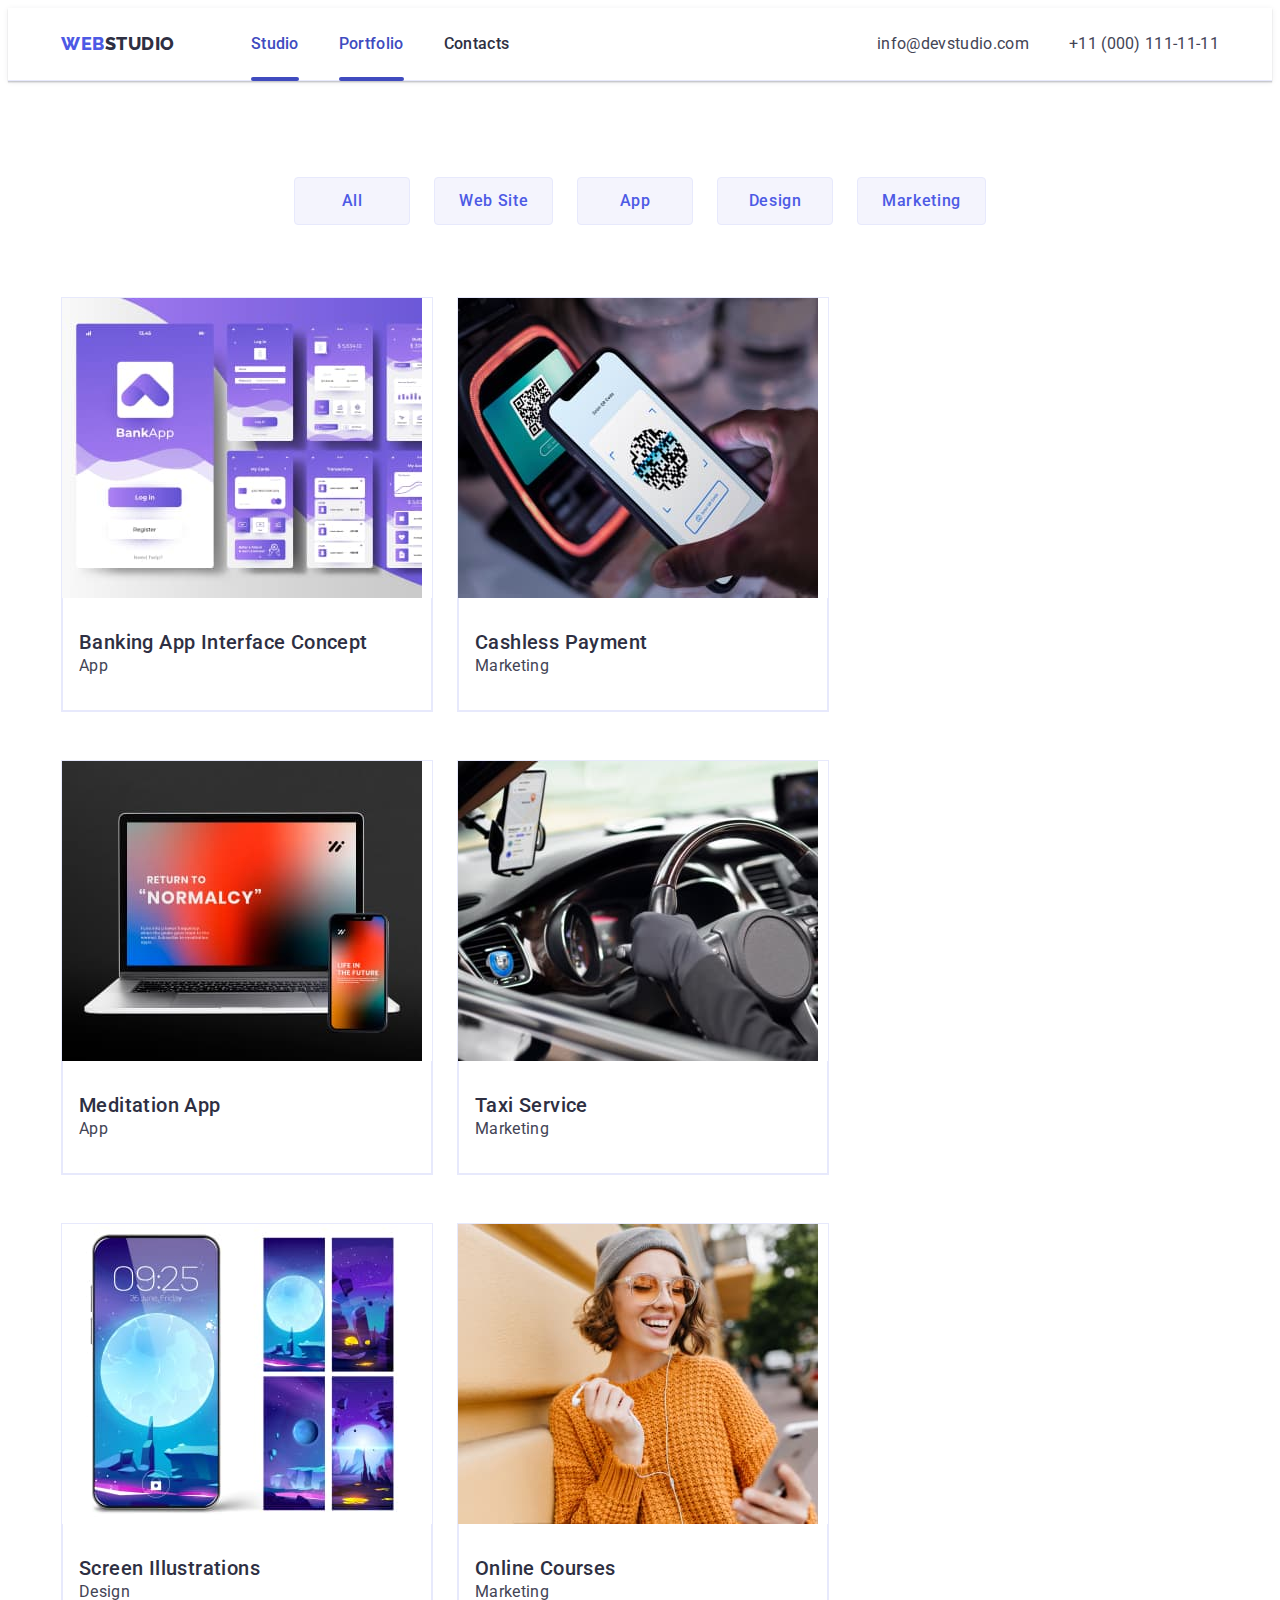
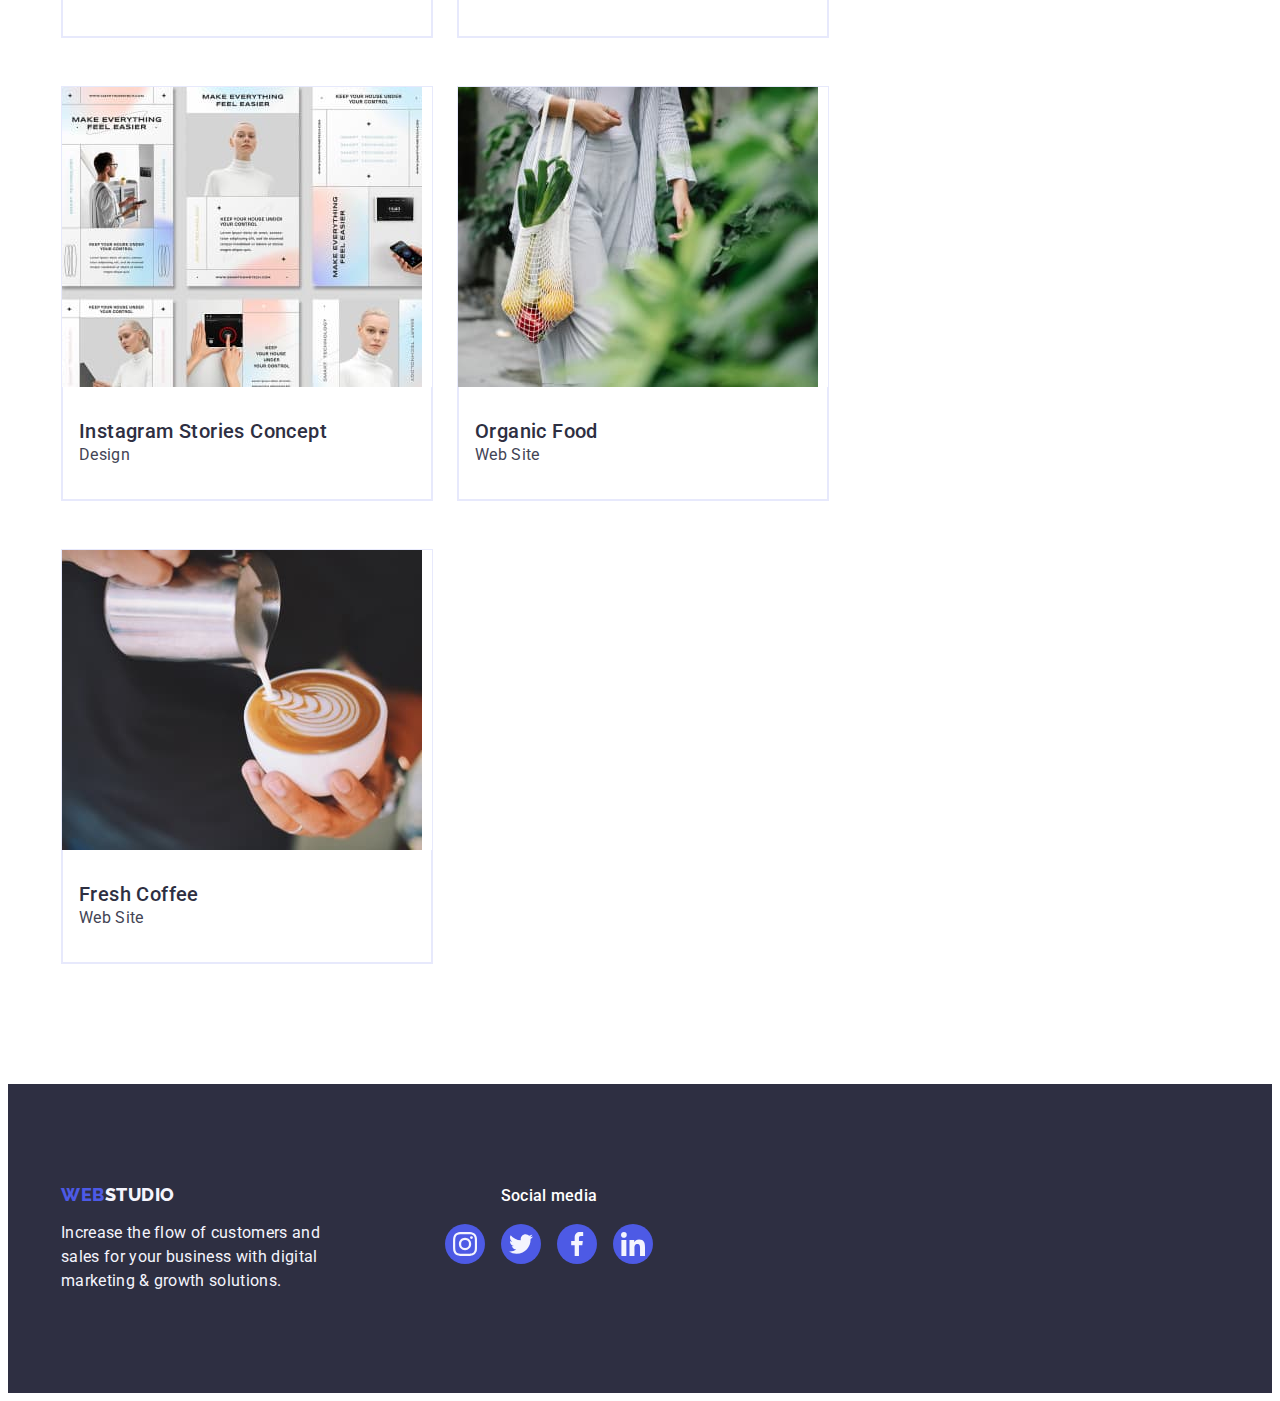
==== commit dd5605d7: "hw5" ====
--- a/portfolio.html
+++ b/portfolio.html
@@ -19,7 +19,7 @@
         <a href="./index.html" class="logo link">Web<span class="logo-studio">Studio</span></a>
     <ul class="menu-list list">
         <li class="menu-item">
-            <a href="./index.html" class="link menu-link">Studio</a></li>
+            <a href="./index.html" class="link menu-link current">Studio</a></li>
         <li class="menu-item">
             <a href="./portfolio.html" class="link menu-link current">Portfolio</a></li>
         <li class="menu-item">
--- a/css/styles.css
+++ b/css/styles.css
@@ -56,7 +56,9 @@
     margin: 0 auto;
 }
 /*===================HEADER======================*/
-
+.current {
+    transition: color 250ms cubic-bezier(0.4, 0, 0.2, 1);
+}
 
 .header-cont {
     align-items: center;
@@ -128,7 +130,8 @@
     content: "";
     position: absolute;
     left: 0;
-    bottom: 0;
+    bottom: -1px;
+    border-radius: 2px;
     transform: scaleX(0);
     width: 100%;
     height: 4px;
@@ -154,6 +157,7 @@
 
 /*===================ADDRESS======================*/
 .modal-button {
+    transition: color 250ms cubic-bezier(0.4, 0, 0.2, 1);
     font-family: var(--font-family); 
     font-weight: var(--font-weith-low);
     font-size: var(--font-size-btn);
@@ -172,30 +176,11 @@
     color: var(--hover);
 }
 
-.modal-phone {
-    font-family: var(--font-family); 
-    font-weight: var(--font-weith-low);
-    font-size: var(--font-size-btn);
-    line-height: 1.50;
-    letter-spacing: 0.02em;
-    color: var(--button);
-    font-style: normal;
-
-}
-
-.modal-phone {
-    display: block;
-    padding: 24px 0;
-}
-.modal-phone:hover,
-.modal-phone:focus {
-    color: var(--hover);
-}
-
 .adr-header {
     display: flex;
     gap: 40px; 
 }
+
 /*===================/ADDRESS======================*/
 
 /*===================HERO_Sec1==================*/
@@ -225,6 +210,7 @@
     max-width: 496px;
 }
 .hero-button {
+    transition: background-color 250ms cubic-bezier(0.4, 0, 0.2, 1);
     border: none;
     margin: 0 auto;
     display: block;
@@ -404,6 +390,7 @@
     height: 40px;
 }
 .social-links {
+    transition: background-color 250ms cubic-bezier(0.4, 0, 0.2, 1);
     width: 100%;
     height: 100%;
     background-color: #4D5AE5;
@@ -439,6 +426,7 @@
 
 }
 .customers-link {
+    transition: border-color 250ms cubic-bezier(0.4, 0, 0.2, 1), color 250ms cubic-bezier(0.4, 0, 0.2, 1);
     width: 100%;
     height: 100%;
     border: 1px solid #8E8F99;
@@ -530,6 +518,7 @@
     height: 40px;
 }
 .footer-links {
+    transition: background-color 250ms cubic-bezier(0.4, 0, 0.2, 1);
     width: 100%;
     height: 100%;
     background-color: #4D5AE5;
@@ -564,14 +553,16 @@
 }
 
 .backdrop {
+    background-color: rgba(46, 47, 66, 0.4);
     position: fixed;
     width: 100%;
     height: 100%;
     top: 0;
-    background: rgba(46, 47, 66, 0.7);
     transition: opacity 250ms cubic-bezier(0.4, 0, 0.2, 1), visibility 250ms cubic-bezier(0.4, 0, 0.2, 1);
 }
 .modal {
+    box-shadow: 0px 1px 1px rgba(0, 0, 0, 0.14), 0px 1px 3px rgba(0, 0, 0, 0.12), 0px 2px 1px rgba(0, 0, 0, 0.2);
+    background-color: rgba(46, 47, 66, 0.4);
     position: absolute;
     top: 50%;
     left: 50%;
@@ -588,8 +579,14 @@
 }
 
 .modal-close {
+    position: absolute;
+    top: 24px;
+    right: 24px;
     width: 24px;
     height: 24px;
+    background-color: #e7e9fc;
+    padding: 0;
+    transition: background-color 250ms cubic-bezier(0.4, 0, 0.2, 1), border 250ms cubic-bezier(0.4, 0, 0.2, 1);
     border: 1px solid rgba(0, 0, 0, 0.1);
     border-radius: 50%;
     margin-left: auto;
@@ -601,6 +598,7 @@
 .modal-close:hover,
 .modal-close:focus {
     background: #404BBF;
+    border: none;
 }
 
 .modal-close:hover .modal-close-icon,
@@ -613,6 +611,10 @@
     visibility: hidden;
     opacity: 0;
     pointer-events: none;
+}
+
+.modal-close-icon {
+    transition: fill 250ms cubic-bezier(0.4, 0, 0.2, 1);
 }
 /*===================/FOOTER======================*/
 
@@ -632,6 +634,7 @@
     display: block;
 }
 .portfolio-btn {
+transition: color 250ms cubic-bezier(0.4, 0, 0.2, 1), background-color 250ms cubic-bezier(0.4, 0, 0.2, 1), border-color 250ms cubic-bezier(0.4, 0, 0.2, 1), box-shadow 250ms cubic-bezier(0.4, 0, 0.2, 1);
 padding: 12px 24px 12px;
 font-family: "Roboto", sans-serif; 
 color: var(--iris);
@@ -688,6 +691,11 @@
 
 .link-block {
 display: block;
+transition: box-shadow 250ms cubic-bezier(0.4, 0, 0.2, 1);
+}
+
+.link-block:focus .overlay {
+    transform: translateY(0%);
 }
 
 .link-block:hover,
